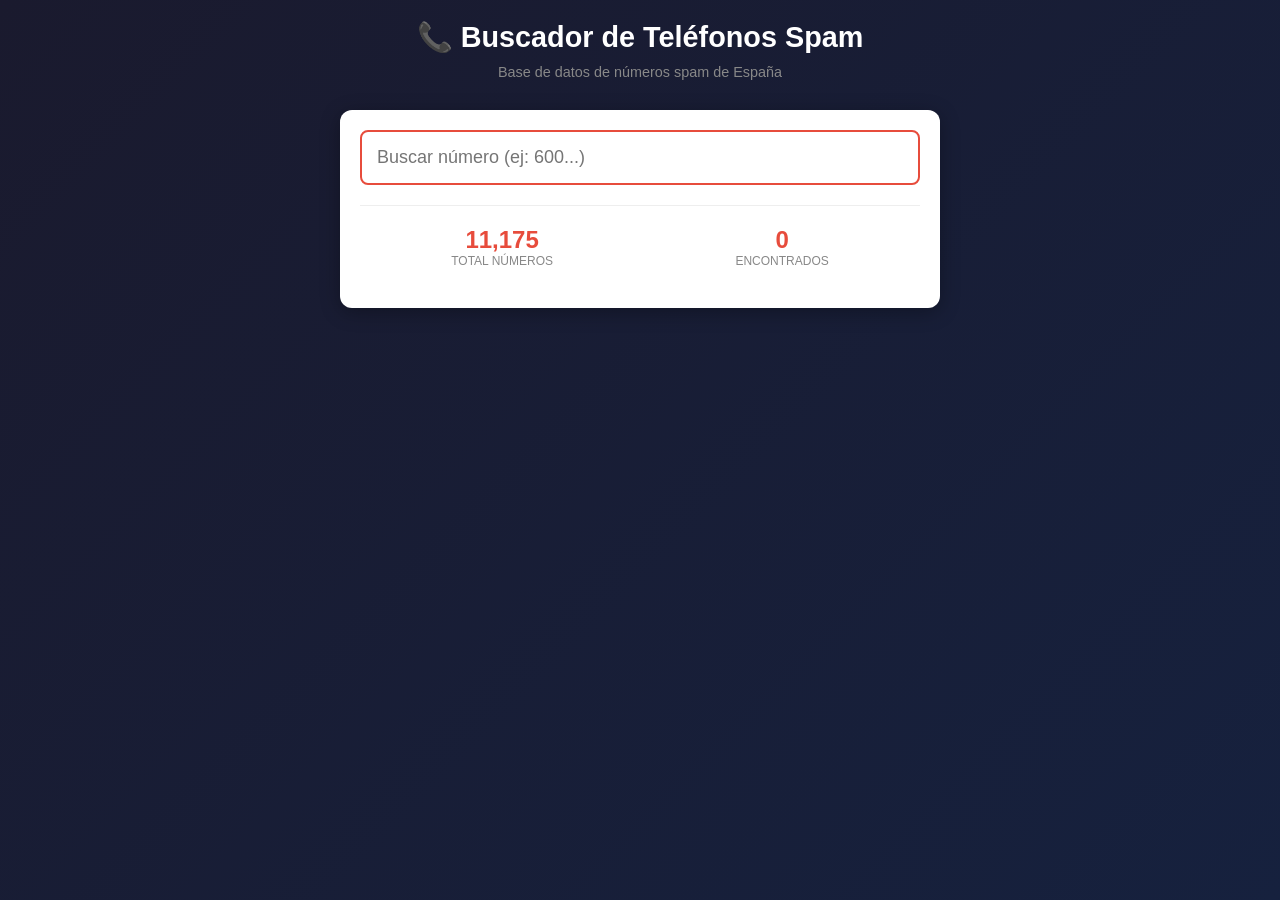
==== search/index.html @ d093b4e2 "Refactor: nueva arquitectura OOP con clases, tests, CI y buscador web - Nueva estructura modular con" ====
<!DOCTYPE html>
<html lang="es">
<head>
    <meta charset="UTF-8">
    <meta name="viewport" content="width=device-width, initial-scale=1.0">
    <title>Buscador de Teléfonos Spam España</title>
    <style>
        * { box-sizing: border-box; margin: 0; padding: 0; }
        body {
            font-family: -apple-system, BlinkMacSystemFont, 'Segoe UI', Roboto, sans-serif;
            background: linear-gradient(135deg, #1a1a2e 0%, #16213e 100%);
            min-height: 100vh;
            padding: 20px;
        }
        .container { max-width: 600px; margin: 0 auto; }
        h1 { color: #fff; text-align: center; margin-bottom: 10px; font-size: 1.8rem; }
        .subtitle { color: #888; text-align: center; margin-bottom: 30px; font-size: 0.9rem; }
        .search-box {
            background: #fff;
            border-radius: 12px;
            padding: 20px;
            box-shadow: 0 4px 20px rgba(0,0,0,0.3);
        }
        input {
            width: 100%;
            padding: 15px;
            font-size: 18px;
            border: 2px solid #eee;
            border-radius: 8px;
            outline: none;
            transition: border-color 0.3s;
        }
        input:focus { border-color: #e74c3c; }
        .stats {
            display: flex;
            justify-content: space-around;
            margin-top: 20px;
            padding-top: 20px;
            border-top: 1px solid #eee;
        }
        .stat { text-align: center; }
        .stat-value { font-size: 24px; font-weight: bold; color: #e74c3c; }
        .stat-label { font-size: 12px; color: #888; text-transform: uppercase; }
        .results {
            margin-top: 20px;
            max-height: 400px;
            overflow-y: auto;
        }
        .result-item {
            background: #f8f9fa;
            padding: 12px 15px;
            margin-bottom: 8px;
            border-radius: 8px;
            display: flex;
            justify-content: space-between;
            align-items: center;
        }
        .result-number { font-family: monospace; font-size: 16px; color: #333; }
        .result-source { font-size: 12px; color: #888; }
        .result-badge {
            background: #e74c3c;
            color: #fff;
            padding: 4px 10px;
            border-radius: 20px;
            font-size: 11px;
        }
        .no-results { text-align: center; color: #888; padding: 20px; }
        .loading { text-align: center; color: #888; padding: 20px; }
    </style>
</head>
<body>
    <div class="container">
        <h1>📞 Buscador de Teléfonos Spam</h1>
        <p class="subtitle">Base de datos de números spam de España</p>
        
        <div class="search-box">
            <input type="tel" id="search" placeholder="Buscar número (ej: 600...)" autofocus>
            
            <div class="stats">
                <div class="stat">
                    <div class="stat-value" id="totalCount">-</div>
                    <div class="stat-label">Total Números</div>
                </div>
                <div class="stat">
                    <div class="stat-value" id="foundCount">0</div>
                    <div class="stat-label">Encontrados</div>
                </div>
            </div>
            
            <div class="results" id="results"></div>
        </div>
    </div>

    <script>
        let phoneData = [];
        
        async function loadData() {
            const resultsDiv = document.getElementById('results');
            resultsDiv.innerHTML = '<div class="loading">Cargando base de datos...</div>';
            
            try {
                const response = await fetch('../numeros_spam.json');
                const data = await response.json();
                phoneData = data.numbers || [];
                document.getElementById('totalCount').textContent = phoneData.length.toLocaleString();
                resultsDiv.innerHTML = '';
            } catch (error) {
                resultsDiv.innerHTML = '<div class="no-results">Error al cargar datos. Intenta más tarde.</div>';
                console.error('Error:', error);
            }
        }
        
        function searchNumbers(query) {
            const resultsDiv = document.getElementById('results');
            const foundCountDiv = document.getElementById('foundCount');
            
            if (!query || query.length < 3) {
                resultsDiv.innerHTML = '';
                foundCountDiv.textContent = '0';
                return;
            }
            
            const normalizedQuery = query.replace(/\D/g, '');
            const results = phoneData.filter(p => 
                p.phone_number.includes(normalizedQuery)
            ).slice(0, 50);
            
            foundCountDiv.textContent = results.length;
            
            if (results.length === 0) {
                resultsDiv.innerHTML = '<div class="no-results">No se encontraron números</div>';
                return;
            }
            
            resultsDiv.innerHTML = results.map(p => `
                <div class="result-item">
                    <div>
                        <div class="result-number">${p.phone_number}</div>
                        <div class="result-source">${p.source || 'Desconocido'}</div>
                    </div>
                    <span class="result-badge">SPAM</span>
                </div>
            `).join('');
        }
        
        let debounceTimer;
        document.getElementById('search').addEventListener('input', (e) => {
            clearTimeout(debounceTimer);
            debounceTimer = setTimeout(() => searchNumbers(e.target.value), 150);
        });
        
        loadData();
    </script>
</body>
</html>
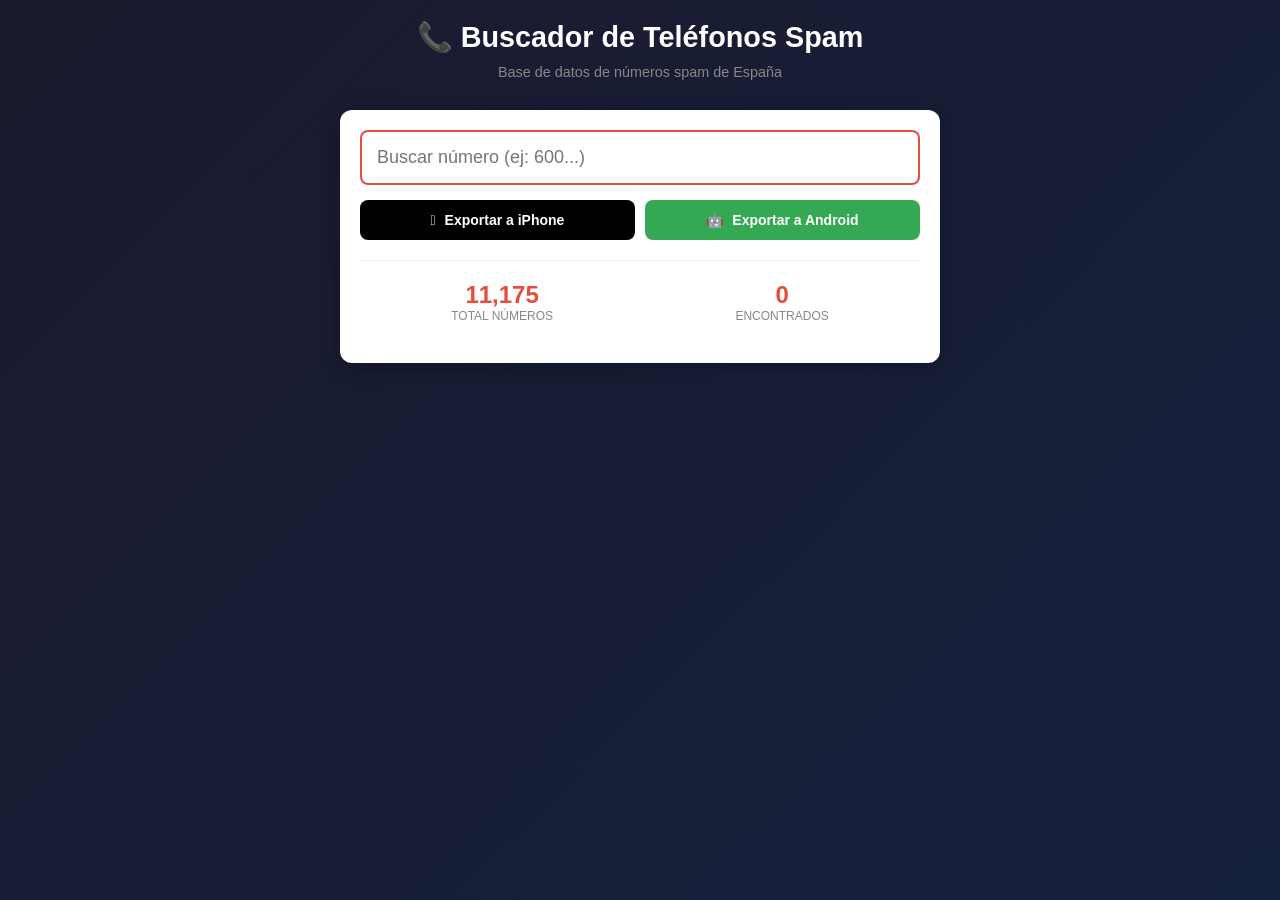
==== commit 7e57f4e2: "Add: botones exportar iPhone y Android al buscador" ====
--- a/search/index.html
+++ b/search/index.html
@@ -31,6 +31,38 @@
             transition: border-color 0.3s;
         }
         input:focus { border-color: #e74c3c; }
+        .download-buttons {
+            display: flex;
+            gap: 10px;
+            margin-top: 15px;
+        }
+        .download-btn {
+            flex: 1;
+            padding: 12px 15px;
+            border: none;
+            border-radius: 8px;
+            font-size: 14px;
+            font-weight: 600;
+            cursor: pointer;
+            text-decoration: none;
+            text-align: center;
+            transition: opacity 0.3s, transform 0.2s;
+        }
+        .download-btn:hover {
+            opacity: 0.9;
+            transform: translateY(-1px);
+        }
+        .download-btn.iphone {
+            background: #000;
+            color: #fff;
+        }
+        .download-btn.android {
+            background: #34a853;
+            color: #fff;
+        }
+        .download-btn-icon {
+            margin-right: 5px;
+        }
         .stats {
             display: flex;
             justify-content: space-around;
@@ -75,6 +107,15 @@
         
         <div class="search-box">
             <input type="tel" id="search" placeholder="Buscar número (ej: 600...)" autofocus>
+            
+            <div class="download-buttons">
+                <a href="../contactos_spam.vcf" download class="download-btn iphone">
+                    <span class="download-btn-icon"></span> Exportar a iPhone
+                </a>
+                <a href="../numeros_spam_dialer.txt" download class="download-btn android">
+                    <span class="download-btn-icon">🤖</span> Exportar a Android
+                </a>
+            </div>
             
             <div class="stats">
                 <div class="stat">
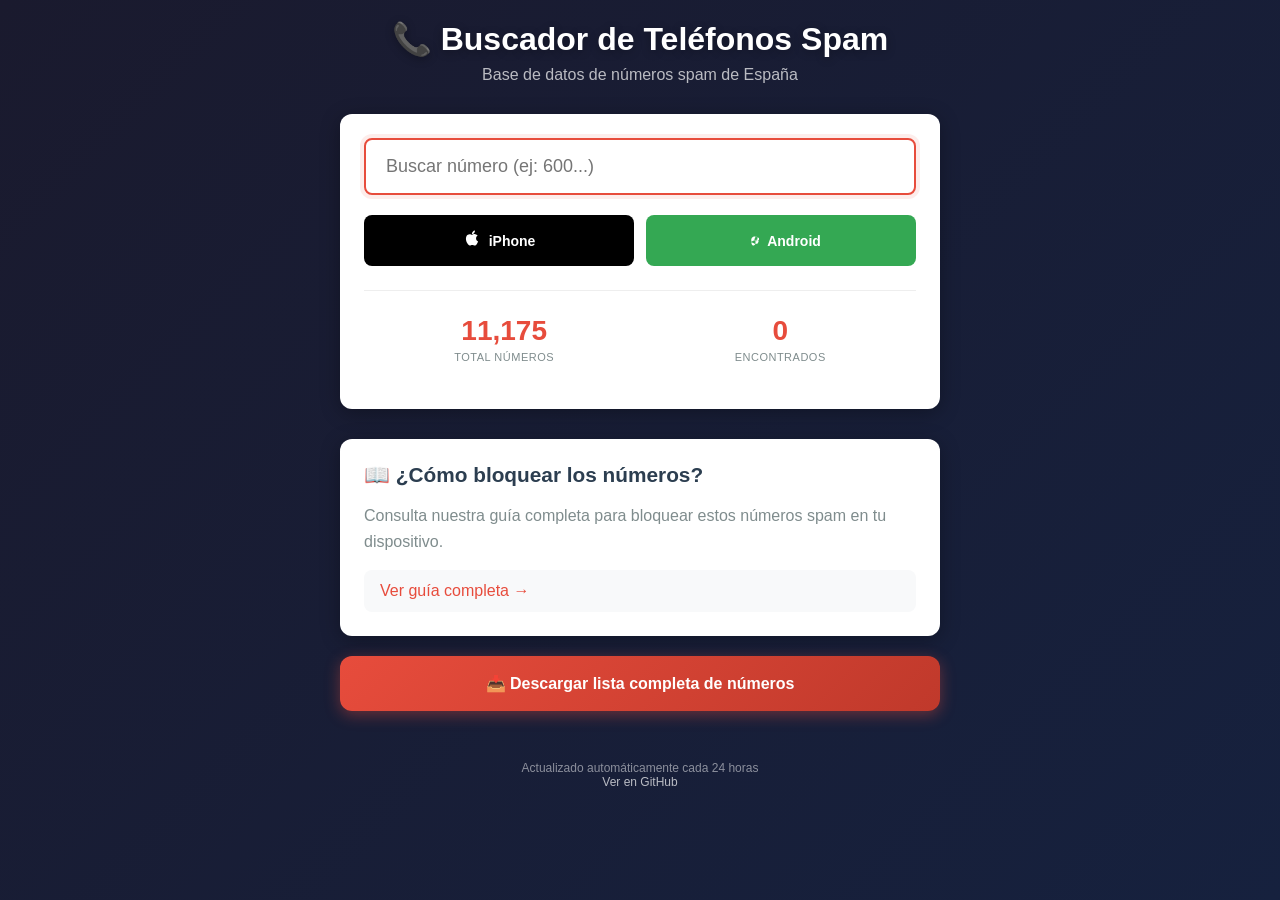
==== commit da665a6a: "Improve: buscador con CSS externo, iconos SVG y diseño mejorado" ====
--- a/search/index.html
+++ b/search/index.html
@@ -4,132 +4,76 @@
     <meta charset="UTF-8">
     <meta name="viewport" content="width=device-width, initial-scale=1.0">
     <title>Buscador de Teléfonos Spam España</title>
-    <style>
-        * { box-sizing: border-box; margin: 0; padding: 0; }
-        body {
-            font-family: -apple-system, BlinkMacSystemFont, 'Segoe UI', Roboto, sans-serif;
-            background: linear-gradient(135deg, #1a1a2e 0%, #16213e 100%);
-            min-height: 100vh;
-            padding: 20px;
-        }
-        .container { max-width: 600px; margin: 0 auto; }
-        h1 { color: #fff; text-align: center; margin-bottom: 10px; font-size: 1.8rem; }
-        .subtitle { color: #888; text-align: center; margin-bottom: 30px; font-size: 0.9rem; }
-        .search-box {
-            background: #fff;
-            border-radius: 12px;
-            padding: 20px;
-            box-shadow: 0 4px 20px rgba(0,0,0,0.3);
-        }
-        input {
-            width: 100%;
-            padding: 15px;
-            font-size: 18px;
-            border: 2px solid #eee;
-            border-radius: 8px;
-            outline: none;
-            transition: border-color 0.3s;
-        }
-        input:focus { border-color: #e74c3c; }
-        .download-buttons {
-            display: flex;
-            gap: 10px;
-            margin-top: 15px;
-        }
-        .download-btn {
-            flex: 1;
-            padding: 12px 15px;
-            border: none;
-            border-radius: 8px;
-            font-size: 14px;
-            font-weight: 600;
-            cursor: pointer;
-            text-decoration: none;
-            text-align: center;
-            transition: opacity 0.3s, transform 0.2s;
-        }
-        .download-btn:hover {
-            opacity: 0.9;
-            transform: translateY(-1px);
-        }
-        .download-btn.iphone {
-            background: #000;
-            color: #fff;
-        }
-        .download-btn.android {
-            background: #34a853;
-            color: #fff;
-        }
-        .download-btn-icon {
-            margin-right: 5px;
-        }
-        .stats {
-            display: flex;
-            justify-content: space-around;
-            margin-top: 20px;
-            padding-top: 20px;
-            border-top: 1px solid #eee;
-        }
-        .stat { text-align: center; }
-        .stat-value { font-size: 24px; font-weight: bold; color: #e74c3c; }
-        .stat-label { font-size: 12px; color: #888; text-transform: uppercase; }
-        .results {
-            margin-top: 20px;
-            max-height: 400px;
-            overflow-y: auto;
-        }
-        .result-item {
-            background: #f8f9fa;
-            padding: 12px 15px;
-            margin-bottom: 8px;
-            border-radius: 8px;
-            display: flex;
-            justify-content: space-between;
-            align-items: center;
-        }
-        .result-number { font-family: monospace; font-size: 16px; color: #333; }
-        .result-source { font-size: 12px; color: #888; }
-        .result-badge {
-            background: #e74c3c;
-            color: #fff;
-            padding: 4px 10px;
-            border-radius: 20px;
-            font-size: 11px;
-        }
-        .no-results { text-align: center; color: #888; padding: 20px; }
-        .loading { text-align: center; color: #888; padding: 20px; }
-    </style>
+    <link rel="stylesheet" href="style.css">
+    <link rel="icon" href="data:image/svg+xml,<svg xmlns='http://www.w3.org/2000/svg' viewBox='0 0 100 100'><text y='.9em' font-size='90'>📞</text></svg>">
 </head>
 <body>
     <div class="container">
-        <h1>📞 Buscador de Teléfonos Spam</h1>
-        <p class="subtitle">Base de datos de números spam de España</p>
+        <header class="header">
+            <h1>📞 Buscador de Teléfonos Spam</h1>
+            <p class="subtitle">Base de datos de números spam de España</p>
+        </header>
         
-        <div class="search-box">
-            <input type="tel" id="search" placeholder="Buscar número (ej: 600...)" autofocus>
+        <div class="search-card">
+            <div class="search-input-wrapper">
+                <input type="tel" id="search" class="search-input" placeholder="Buscar número (ej: 600...)" autofocus>
+            </div>
             
             <div class="download-buttons">
                 <a href="../contactos_spam.vcf" download class="download-btn iphone">
-                    <span class="download-btn-icon"></span> Exportar a iPhone
+                    <span class="btn-icon">
+                        <svg width="18" height="18" viewBox="0 0 24 24" fill="currentColor">
+                            <path d="M18.71 19.5c-.83 1.24-1.71 2.45-3.05 2.47-1.34.03-1.77-.79-3.29-.79-1.53 0-2 .77-3.27.82-1.31.05-2.3-1.32-3.14-2.53C4.25 17 2.94 12.45 4.7 9.39c.87-1.52 2.43-2.48 4.12-2.51 1.28-.02 2.5.87 3.29.87.78 0 2.26-1.07 3.81-.91.65.03 2.47.26 3.64 1.98-.09.06-2.17 1.28-2.15 3.81.03 3.02 2.65 4.03 2.68 4.04-.03.07-.42 1.44-1.38 2.83M13 3.5c.73-.83 1.94-1.46 2.94-1.5.13 1.17-.34 2.35-1.04 3.19-.69.85-1.83 1.51-2.95 1.42-.15-1.15.41-2.35 1.05-3.11z"/>
+                        </svg>
+                    </span>
+                    iPhone
                 </a>
                 <a href="../numeros_spam_dialer.txt" download class="download-btn android">
-                    <span class="download-btn-icon">🤖</span> Exportar a Android
+                    <span class="btn-icon">
+                        <svg width="18" height="18" viewBox="0 0 24 24" fill="currentColor">
+                            <path d="M17.523 15.342c-.816 0-1.545.279-2.164.766-.618.488-1.035 1.152-1.247 1.988-.213.835-.153 1.622.186 2.368.338.745.842 1.224 1.502 1.444.66.219 1.255.128 1.773-.264a4.74 4.74 0 0 0 1.57-1.525c.238-.406.397-.883.475-1.429l.051-.245a6.673 6.673 0 0 1-.665-2.198c-.027-.416.045-.802.216-1.152.171-.351.433-.6.78-.744.347-.145.752-.089 1.213.166.461.255.822.621 1.084 1.099.261.477.398 1.073.408 1.785v.183c-.026.745-.231 1.304-.607 1.683-.376.378-.912.551-1.602.551-.691 0-1.113-.173-1.263-.516-.149-.343-.1-.772.151-1.28.227-.459.533-.881.915-1.266a5.66 5.66 0 0 1 1.241-1.012c.46-.264.835-.363 1.116-.295.282.069.494.229.637.482.143.253.173.56.09.918-.083.358-.29.706-.623 1.045a5.415 5.415 0 0 1-1.092.984 6.323 6.323 0 0 1-1.548.711 7.466 7.466 0 0 1-2.043-.045 6.63 6.63 0 0 1-1.935-.731 6.373 6.373 0 0 1-1.522-1.257c-.421-.485-.712-1.082-.87-1.79-.158-.708-.139-1.469.057-2.285.196-.816.537-1.488 1.015-2.018a4.626 4.626 0 0 1 1.587-1.182c.64-.293 1.379-.406 2.211-.339.813.066 1.569.355 2.264.865.696.51 1.164 1.196 1.406 2.057l.026.18a6.3 6.3 0 0 0-.252-1.328c-.134-.372-.349-.677-.646-.915-.297-.238-.677-.357-1.138-.357-.456 0-.836.142-1.14.427-.304.284-.517.697-.639 1.236l-.05.182a7.378 7.378 0 0 0-.473 1.774c-.02.288.005.578.065.867.06.29.161.533.303.729l.082.113c.337.467.777.696 1.319.696.539 0 .979-.229 1.315-.696l.053-.085c.155-.223.277-.508.363-.85.087-.343.143-.735.17-1.175l.028-.216.012-.181c.033-.571.16-.971.381-1.196.221-.225.533-.337.935-.337.4 0 .714.112.94.337.227.224.348.579.362 1.062l.028.182.012.176c.028.409.115.715.262.916.147.202.345.304.594.304a.584.584 0 0 0 .594-.304c.13-.175.234-.417.308-.723.075-.306.127-.665.158-1.075l.026-.216a6.77 6.77 0 0 1 .195-1.74c.093-.529.249-.949.467-1.257.218-.309.536-.463.953-.463.418 0 .736.154.956.463.22.308.375.728.467 1.257l.012.18c.028.544.028 1.086.003 1.625-.026.54-.087 1.022-.185 1.445-.098.423-.239.768-.424 1.032l-.07.096z"/>
+                        </svg>
+                    </span>
+                    Android
                 </a>
             </div>
             
             <div class="stats">
                 <div class="stat">
-                    <div class="stat-value" id="totalCount">-</div>
-                    <div class="stat-label">Total Números</div>
+                    <span class="stat-value" id="totalCount">-</span>
+                    <span class="stat-label">Total Números</span>
                 </div>
                 <div class="stat">
-                    <div class="stat-value" id="foundCount">0</div>
-                    <div class="stat-label">Encontrados</div>
+                    <span class="stat-value" id="foundCount">0</span>
+                    <span class="stat-label">Encontrados</span>
                 </div>
             </div>
             
             <div class="results" id="results"></div>
         </div>
+        
+        <section class="help-section">
+            <div class="help-card">
+                <h2>📖 ¿Cómo bloquear los números?</h2>
+                <p>Consulta nuestra guía completa para bloquear estos números spam en tu dispositivo.</p>
+                <div class="help-links">
+                    <a href="https://github.com/Darkvus/lista-telefonos-spam#método-1-fácil-iphone-y-android" target="_blank" class="help-link">
+                        Ver guía completa →
+                    </a>
+                </div>
+            </div>
+        </section>
+        
+        <div class="full-download">
+            <a href="../lista_numeros_spam.txt" download class="full-download-btn">
+                📥 Descargar lista completa de números
+            </a>
+        </div>
+        
+        <footer class="footer">
+            <p>Actualizado automáticamente cada 24 horas</p>
+            <p><a href="https://github.com/Darkvus/lista-telefonos-spam" target="_blank">Ver en GitHub</a></p>
+        </footer>
     </div>
 
     <script>
--- a/search/style.css
+++ b/search/style.css
@@ -0,0 +1,333 @@
+:root {
+    --primary: #e74c3c;
+    --primary-dark: #c0392b;
+    --bg-gradient-start: #1a1a2e;
+    --bg-gradient-end: #16213e;
+    --card-bg: #ffffff;
+    --text-primary: #2c3e50;
+    --text-secondary: #7f8c8d;
+    --ios-color: #000000;
+    --android-color: #34a853;
+    --shadow: 0 4px 20px rgba(0, 0, 0, 0.3);
+    --shadow-hover: 0 8px 30px rgba(0, 0, 0, 0.4);
+    --radius: 12px;
+    --radius-sm: 8px;
+    --transition: all 0.3s ease;
+}
+
+* {
+    box-sizing: border-box;
+    margin: 0;
+    padding: 0;
+}
+
+body {
+    font-family: -apple-system, BlinkMacSystemFont, 'Segoe UI', Roboto, sans-serif;
+    background: linear-gradient(135deg, var(--bg-gradient-start) 0%, var(--bg-gradient-end) 100%);
+    min-height: 100vh;
+    padding: 20px;
+    color: var(--text-primary);
+}
+
+.container {
+    max-width: 600px;
+    margin: 0 auto;
+}
+
+.header {
+    text-align: center;
+    margin-bottom: 30px;
+}
+
+.header h1 {
+    color: #fff;
+    font-size: 2rem;
+    margin-bottom: 8px;
+    text-shadow: 0 2px 10px rgba(0, 0, 0, 0.3);
+}
+
+.header .subtitle {
+    color: rgba(255, 255, 255, 0.7);
+    font-size: 1rem;
+}
+
+.search-card {
+    background: var(--card-bg);
+    border-radius: var(--radius);
+    padding: 24px;
+    box-shadow: var(--shadow);
+}
+
+.search-input-wrapper {
+    position: relative;
+}
+
+.search-input {
+    width: 100%;
+    padding: 16px 20px;
+    font-size: 18px;
+    border: 2px solid #e0e0e0;
+    border-radius: var(--radius-sm);
+    outline: none;
+    transition: var(--transition);
+}
+
+.search-input:focus {
+    border-color: var(--primary);
+    box-shadow: 0 0 0 4px rgba(231, 76, 60, 0.1);
+}
+
+.search-icon {
+    position: absolute;
+    right: 16px;
+    top: 50%;
+    transform: translateY(-50%);
+    color: var(--text-secondary);
+}
+
+.download-buttons {
+    display: flex;
+    gap: 12px;
+    margin-top: 20px;
+}
+
+.download-btn {
+    flex: 1;
+    padding: 14px 16px;
+    border: none;
+    border-radius: var(--radius-sm);
+    font-size: 14px;
+    font-weight: 600;
+    cursor: pointer;
+    text-decoration: none;
+    text-align: center;
+    transition: var(--transition);
+    display: flex;
+    align-items: center;
+    justify-content: center;
+    gap: 8px;
+}
+
+.download-btn.iphone {
+    background: var(--ios-color);
+    color: #fff;
+}
+
+.download-btn.android {
+    background: var(--android-color);
+    color: #fff;
+}
+
+.download-btn:hover {
+    transform: translateY(-2px);
+    box-shadow: 0 4px 15px rgba(0, 0, 0, 0.3);
+}
+
+.download-btn.iphone:hover {
+    background: #1a1a1a;
+}
+
+.download-btn.android:hover {
+    background: #2d8f47;
+}
+
+.btn-icon {
+    font-size: 18px;
+}
+
+.stats {
+    display: flex;
+    justify-content: space-around;
+    margin-top: 24px;
+    padding-top: 24px;
+    border-top: 1px solid #eee;
+}
+
+.stat {
+    text-align: center;
+}
+
+.stat-value {
+    font-size: 28px;
+    font-weight: 700;
+    color: var(--primary);
+    display: block;
+}
+
+.stat-label {
+    font-size: 11px;
+    color: var(--text-secondary);
+    text-transform: uppercase;
+    letter-spacing: 0.5px;
+    margin-top: 4px;
+}
+
+.results {
+    margin-top: 20px;
+    max-height: 350px;
+    overflow-y: auto;
+    padding-right: 8px;
+}
+
+.results::-webkit-scrollbar {
+    width: 6px;
+}
+
+.results::-webkit-scrollbar-track {
+    background: #f1f1f1;
+    border-radius: 3px;
+}
+
+.results::-webkit-scrollbar-thumb {
+    background: #ccc;
+    border-radius: 3px;
+}
+
+.results::-webkit-scrollbar-thumb:hover {
+    background: #aaa;
+}
+
+.result-item {
+    background: #f8f9fa;
+    padding: 14px 16px;
+    margin-bottom: 10px;
+    border-radius: var(--radius-sm);
+    display: flex;
+    justify-content: space-between;
+    align-items: center;
+    transition: var(--transition);
+}
+
+.result-item:hover {
+    background: #f0f0f0;
+    transform: translateX(4px);
+}
+
+.result-number {
+    font-family: 'SF Mono', Monaco, monospace;
+    font-size: 17px;
+    font-weight: 600;
+    color: var(--text-primary);
+}
+
+.result-source {
+    font-size: 12px;
+    color: var(--text-secondary);
+    margin-top: 2px;
+}
+
+.result-badge {
+    background: var(--primary);
+    color: #fff;
+    padding: 5px 12px;
+    border-radius: 20px;
+    font-size: 11px;
+    font-weight: 600;
+    text-transform: uppercase;
+    letter-spacing: 0.5px;
+}
+
+.no-results,
+.loading {
+    text-align: center;
+    color: var(--text-secondary);
+    padding: 30px 20px;
+}
+
+.loading {
+    animation: pulse 1.5s ease-in-out infinite;
+}
+
+@keyframes pulse {
+    0%, 100% { opacity: 0.5; }
+    50% { opacity: 1; }
+}
+
+.help-section {
+    margin-top: 30px;
+}
+
+.help-card {
+    background: var(--card-bg);
+    border-radius: var(--radius);
+    padding: 24px;
+    box-shadow: var(--shadow);
+}
+
+.help-card h2 {
+    font-size: 1.3rem;
+    margin-bottom: 16px;
+    color: var(--text-primary);
+    display: flex;
+    align-items: center;
+    gap: 8px;
+}
+
+.help-card p {
+    color: var(--text-secondary);
+    line-height: 1.6;
+    margin-bottom: 16px;
+}
+
+.help-links {
+    display: flex;
+    flex-direction: column;
+    gap: 10px;
+}
+
+.help-link {
+    display: block;
+    padding: 12px 16px;
+    background: #f8f9fa;
+    border-radius: var(--radius-sm);
+    text-decoration: none;
+    color: var(--primary);
+    font-weight: 500;
+    transition: var(--transition);
+}
+
+.help-link:hover {
+    background: #f0f0f0;
+    transform: translateX(4px);
+}
+
+.full-download {
+    margin-top: 20px;
+}
+
+.full-download-btn {
+    display: block;
+    width: 100%;
+    padding: 18px;
+    background: linear-gradient(135deg, var(--primary) 0%, var(--primary-dark) 100%);
+    color: #fff;
+    text-align: center;
+    text-decoration: none;
+    border-radius: var(--radius);
+    font-size: 16px;
+    font-weight: 600;
+    transition: var(--transition);
+    box-shadow: 0 4px 15px rgba(231, 76, 60, 0.4);
+}
+
+.full-download-btn:hover {
+    transform: translateY(-2px);
+    box-shadow: 0 6px 20px rgba(231, 76, 60, 0.5);
+}
+
+.footer {
+    text-align: center;
+    margin-top: 30px;
+    padding: 20px;
+    color: rgba(255, 255, 255, 0.5);
+    font-size: 12px;
+}
+
+.footer a {
+    color: rgba(255, 255, 255, 0.7);
+    text-decoration: none;
+}
+
+.footer a:hover {
+    color: #fff;
+}
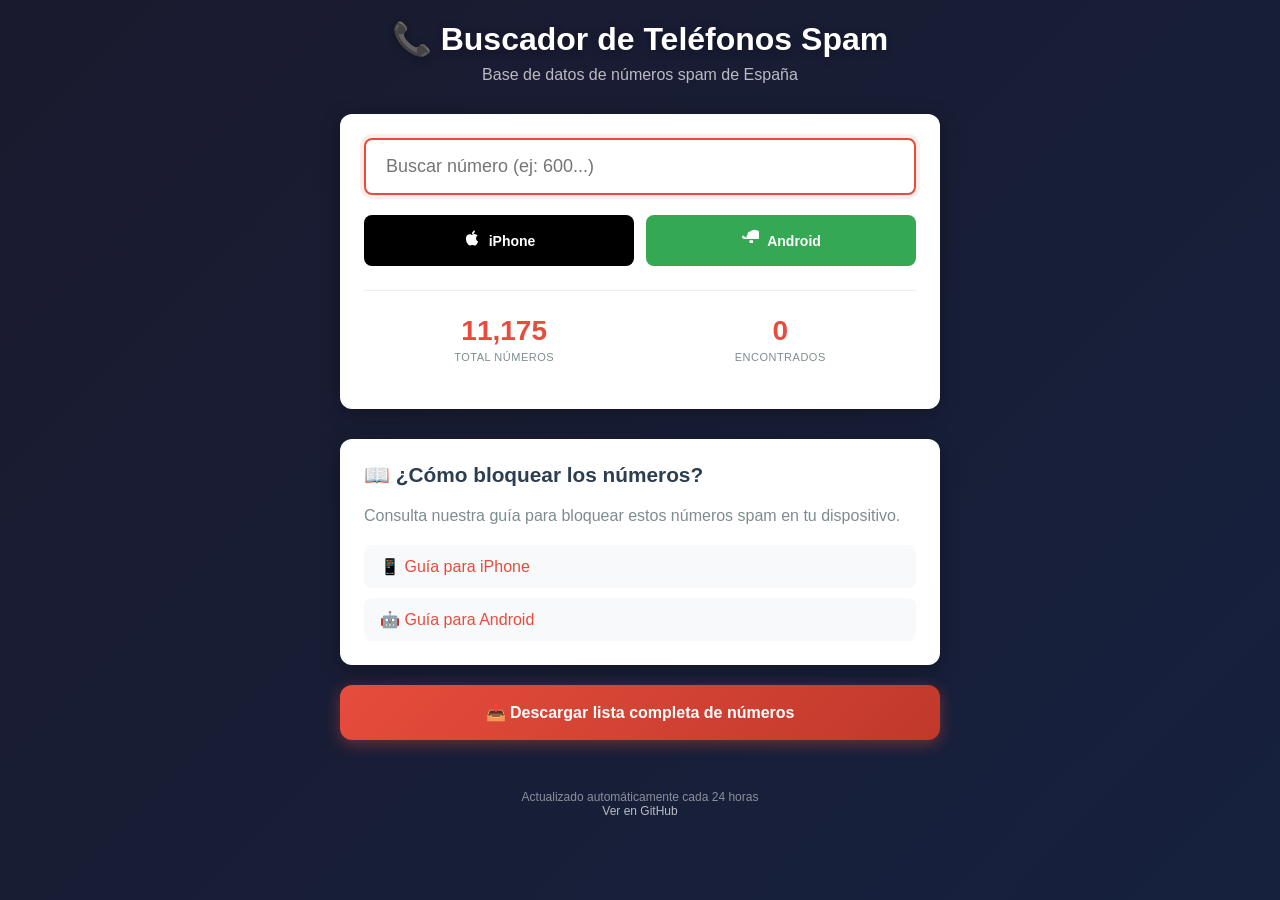
==== commit d29b0c49: "Add: guías separadas para iPhone y Android con imágenes" ====
--- a/search/index.html
+++ b/search/index.html
@@ -31,7 +31,7 @@
                 <a href="../numeros_spam_dialer.txt" download class="download-btn android">
                     <span class="btn-icon">
                         <svg width="18" height="18" viewBox="0 0 24 24" fill="currentColor">
-                            <path d="M17.523 15.342c-.816 0-1.545.279-2.164.766-.618.488-1.035 1.152-1.247 1.988-.213.835-.153 1.622.186 2.368.338.745.842 1.224 1.502 1.444.66.219 1.255.128 1.773-.264a4.74 4.74 0 0 0 1.57-1.525c.238-.406.397-.883.475-1.429l.051-.245a6.673 6.673 0 0 1-.665-2.198c-.027-.416.045-.802.216-1.152.171-.351.433-.6.78-.744.347-.145.752-.089 1.213.166.461.255.822.621 1.084 1.099.261.477.398 1.073.408 1.785v.183c-.026.745-.231 1.304-.607 1.683-.376.378-.912.551-1.602.551-.691 0-1.113-.173-1.263-.516-.149-.343-.1-.772.151-1.28.227-.459.533-.881.915-1.266a5.66 5.66 0 0 1 1.241-1.012c.46-.264.835-.363 1.116-.295.282.069.494.229.637.482.143.253.173.56.09.918-.083.358-.29.706-.623 1.045a5.415 5.415 0 0 1-1.092.984 6.323 6.323 0 0 1-1.548.711 7.466 7.466 0 0 1-2.043-.045 6.63 6.63 0 0 1-1.935-.731 6.373 6.373 0 0 1-1.522-1.257c-.421-.485-.712-1.082-.87-1.79-.158-.708-.139-1.469.057-2.285.196-.816.537-1.488 1.015-2.018a4.626 4.626 0 0 1 1.587-1.182c.64-.293 1.379-.406 2.211-.339.813.066 1.569.355 2.264.865.696.51 1.164 1.196 1.406 2.057l.026.18a6.3 6.3 0 0 0-.252-1.328c-.134-.372-.349-.677-.646-.915-.297-.238-.677-.357-1.138-.357-.456 0-.836.142-1.14.427-.304.284-.517.697-.639 1.236l-.05.182a7.378 7.378 0 0 0-.473 1.774c-.02.288.005.578.065.867.06.29.161.533.303.729l.082.113c.337.467.777.696 1.319.696.539 0 .979-.229 1.315-.696l.053-.085c.155-.223.277-.508.363-.85.087-.343.143-.735.17-1.175l.028-.216.012-.181c.033-.571.16-.971.381-1.196.221-.225.533-.337.935-.337.4 0 .714.112.94.337.227.224.348.579.362 1.062l.028.182.012.176c.028.409.115.715.262.916.147.202.345.304.594.304a.584.584 0 0 0 .594-.304c.13-.175.234-.417.308-.723.075-.306.127-.665.158-1.075l.026-.216a6.77 6.77 0 0 1 .195-1.74c.093-.529.249-.949.467-1.257.218-.309.536-.463.953-.463.418 0 .736.154.956.463.22.308.375.728.467 1.257l.012.18c.028.544.028 1.086.003 1.625-.026.54-.087 1.022-.185 1.445-.098.423-.239.768-.424 1.032l-.07.096z"/>
+                            <path d="M7.68 12.56c-.36-.47-.58-1.08-.58-1.75 0-1.32.77-2.47 1.91-3.09-.15-.42-.23-.87-.23-1.33 0-1.65 1.33-3 2.97-3 .35 0 .69.06 1.01.17.34-1.14 1.4-2.06 2.64-2.06.34 0 .67.05.99.15 1.13-.9 2.54-.9 3.51.17.31-.08.65-.13 1-.13 2.49 0 4.5 2.01 4.5 4.5 0 .82-.23 1.59-.62 2.26.62.51 1.04 1.26 1.04 2.11 0 1.49-1.21 2.7-2.7 2.7H4.18c-1.49 0-2.7-1.21-2.7-2.7 0-.93.47-1.75 1.2-2.3zM9.07 5.48c0-.83.67-1.5 1.5-1.5s1.5.67 1.5 1.5-.67 1.5-1.5 1.5-1.5-.67-1.5-1.5zm4.68 0c0-.83.67-1.5 1.5-1.5s1.5.67 1.5 1.5-.67 1.5-1.5 1.5-1.5-.67-1.5-1.5zm-2.35 9.57h4.68v3.51h-4.68v-3.51z"/>
                         </svg>
                     </span>
                     Android
@@ -55,10 +55,13 @@
         <section class="help-section">
             <div class="help-card">
                 <h2>📖 ¿Cómo bloquear los números?</h2>
-                <p>Consulta nuestra guía completa para bloquear estos números spam en tu dispositivo.</p>
+                <p>Consulta nuestra guía para bloquear estos números spam en tu dispositivo.</p>
                 <div class="help-links">
-                    <a href="https://github.com/Darkvus/lista-telefonos-spam#método-1-fácil-iphone-y-android" target="_blank" class="help-link">
-                        Ver guía completa →
+                    <a href="iphone_guide.html" class="help-link">
+                        📱 Guía para iPhone
+                    </a>
+                    <a href="android_guide.html" class="help-link">
+                        🤖 Guía para Android
                     </a>
                 </div>
             </div>
--- a/search/style.css
+++ b/search/style.css
@@ -331,3 +331,116 @@
 .footer a:hover {
     color: #fff;
 }
+
+.guide-content {
+    margin-top: 30px;
+}
+
+.guide-content .help-card {
+    margin-bottom: 20px;
+}
+
+.guide-content h3 {
+    font-size: 1.1rem;
+    margin: 20px 0 10px;
+    color: var(--text-primary);
+}
+
+.guide-content ul {
+    margin: 10px 0 20px 20px;
+    color: var(--text-secondary);
+}
+
+.guide-content li {
+    margin-bottom: 8px;
+}
+
+.guide-img {
+    width: 100%;
+    max-width: 400px;
+    border-radius: var(--radius-sm);
+    margin: 15px 0;
+    box-shadow: var(--shadow);
+}
+
+.img-caption {
+    font-size: 13px;
+    color: var(--text-secondary);
+    text-align: center;
+    margin-top: -10px;
+    margin-bottom: 15px;
+}
+
+.divider {
+    border: none;
+    border-top: 1px solid #eee;
+    margin: 30px 0;
+}
+
+.warning-box {
+    background: #fff3cd;
+    border-left: 4px solid #ffc107;
+    padding: 15px;
+    border-radius: var(--radius-sm);
+    margin: 15px 0;
+    color: #856404;
+}
+
+.success-box {
+    background: #d4edda;
+    border-left: 4px solid #28a745;
+    padding: 15px;
+    border-radius: var(--radius-sm);
+    margin: 15px 0;
+    color: #155724;
+}
+
+.nav-buttons {
+    display: flex;
+    gap: 12px;
+    margin-top: 20px;
+}
+
+.nav-btn {
+    flex: 1;
+    padding: 14px 16px;
+    background: #f8f9fa;
+    border-radius: var(--radius-sm);
+    text-decoration: none;
+    color: var(--text-primary);
+    font-weight: 500;
+    text-align: center;
+    transition: var(--transition);
+}
+
+.nav-btn:hover {
+    background: #e9ecef;
+    transform: translateY(-2px);
+}
+
+.nav-btn.iphone {
+    background: #000;
+    color: #fff;
+}
+
+.nav-btn.iphone:hover {
+    background: #1a1a1a;
+}
+
+.nav-btn.android {
+    background: var(--android-color);
+    color: #fff;
+}
+
+.nav-btn.android:hover {
+    background: #2d8f47;
+}
+
+.guide-content a {
+    color: var(--primary);
+    text-decoration: none;
+}
+
+.guide-content a:hover {
+    text-decoration: underline;
+}
